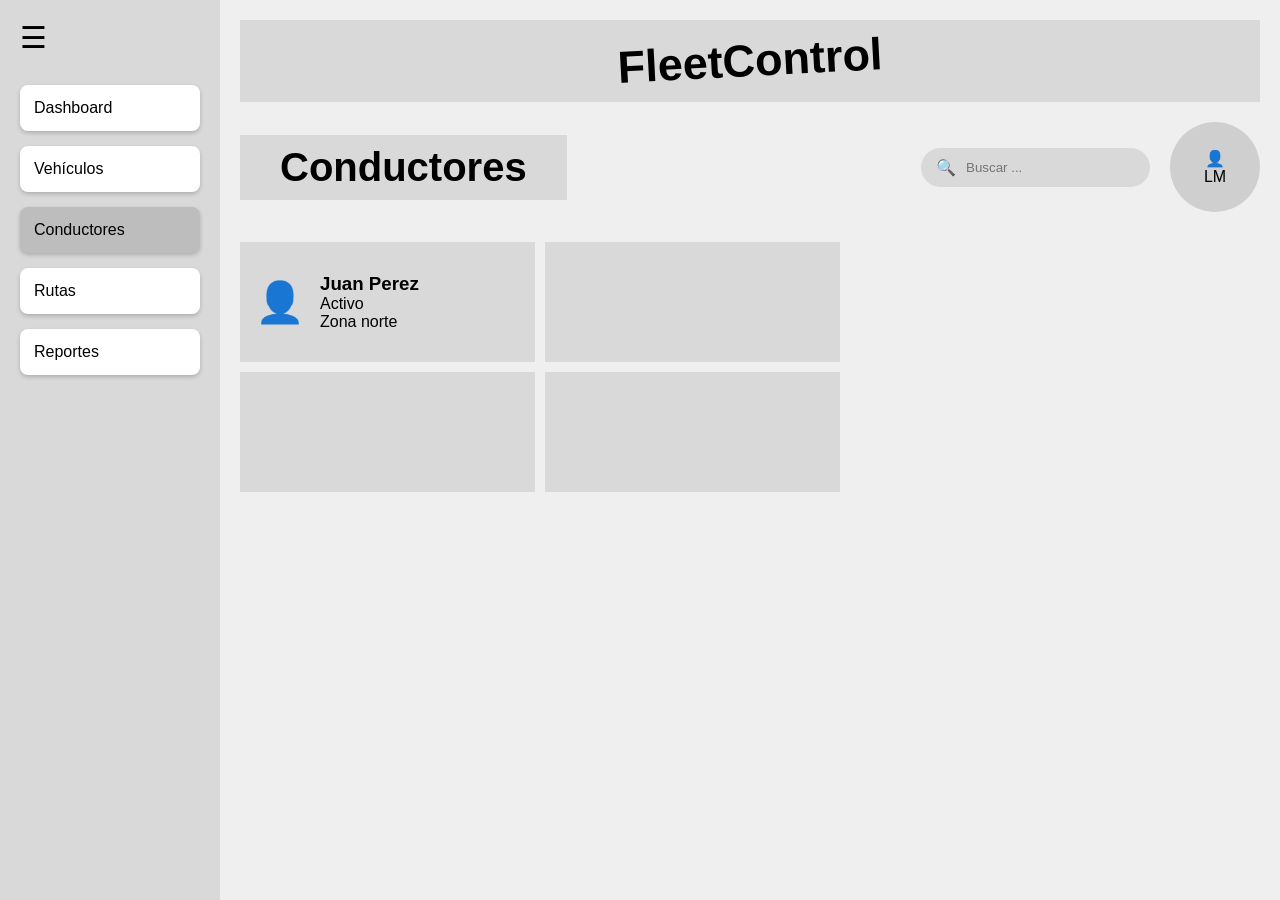
==== conductores.html @ 6384e3ba "Second commit, desarrollo inicial FleetControl" ====
<!DOCTYPE html>
<html lang="es">
<head>
    <meta charset="UTF-8">
    <meta name="viewport" content="width=device-width, initial-scale=1.0">
    <title>Conductores</title>

    <link rel="stylesheet" href="css/styles.css">
</head>

<body>

<div class="container">

    <aside class="sidebar">

        <div class="menu-icon">☰</div>

        <ul class="menu">

            <li>
                <a href="index.html">Dashboard</a>
            </li>

            <li>
                <a href="vehiculos.html">Vehículos</a>
            </li>

            <li class="active">
                <a href="conductores.html">Conductores</a>
            </li>

            <li>
                <a href="rutas.html">Rutas</a>
            </li>

            <li>
                <a href="reportes.html">Reportes</a>
            </li>

        </ul>

    </aside>

    <main class="main-content">

        <header class="header">
            <h1>FleetControl</h1>
        </header>

        <section class="top-bar">

            <h2 class="section-title">Conductores</h2>

            <div class="top-right">

                <div class="search-bar small">
                    <span>🔍</span>
                    <input type="text" placeholder="Buscar ...">
                </div>

                <div class="profile">
                    <div>👤</div>
                    <span>LM</span>
                </div>

            </div>

        </section>

        <section class="conductores-grid">

            <div class="driver-card">

                <div class="driver-icon">👤</div>

                <div>
                    <h3>Juan Perez</h3>
                    <p>Activo</p>
                    <p>Zona norte</p>
                </div>

            </div>

            <div class="empty-card"></div>
            <div class="empty-card"></div>
            <div class="empty-card"></div>

        </section>

    </main>

</div>

</body>
</html>
---- css/styles.css ----
*{
    margin:0;
    padding:0;
    box-sizing:border-box;
    font-family:Arial;
}

body{
    background:#efefef;
}

.container{
    display:flex;
    min-height:100vh;
}

/* SIDEBAR */

.sidebar{
    width:220px;
    background:#d9d9d9;
    padding:20px;
}

.menu-icon{
    font-size:30px;
    margin-bottom:30px;
}

.menu{
    list-style:none;
}

.menu li{
    margin-bottom:15px;
}

.menu li a{
    display:block;
    text-decoration:none;
    background:white;
    color:black;
    padding:14px;
    border-radius:8px;
    box-shadow:0 2px 4px rgba(0,0,0,.2);
}

.active a{
    background:#bdbdbd !important;
}

/* MAIN */

.main-content{
    flex:1;
    padding:20px;
}

/* HEADER */

.header{
    background:#d9d9d9;
    padding:15px;
    text-align:center;
    margin-bottom:20px;
}

.header h1{
    font-size:45px;
    transform:rotate(-3deg);
}

/* TOP BAR */

.top-bar{
    display:flex;
    justify-content:space-between;
    align-items:center;
    margin-bottom:30px;
}

.top-right{
    display:flex;
    align-items:center;
    gap:20px;
}

.section-title{
    background:#d9d9d9;
    padding:10px 40px;
    font-size:40px;
}

/* SEARCH */

.search-bar{
    background:#d9d9d9;
    padding:10px 15px;
    border-radius:30px;
    display:flex;
    align-items:center;
}

.search-bar input{
    border:none;
    outline:none;
    background:transparent;
    margin-left:10px;
}

/* PROFILE */

.profile{
    width:90px;
    height:90px;
    background:#cfcfcf;
    border-radius:50%;
    display:flex;
    flex-direction:column;
    justify-content:center;
    align-items:center;
}

/* DASHBOARD */

.cards{
    display:grid;
    grid-template-columns:1fr 1fr;
    gap:20px;
    margin-bottom:30px;
}

.card{
    background:#d9d9d9;
    height:130px;
    display:flex;
    justify-content:center;
    align-items:center;
    font-size:28px;
}

/* TABLE */

table{
    width:100%;
    border-collapse:collapse;
}

th, td{
    border:1px solid #999;
    padding:15px;
    text-align:center;
}

thead{
    background:#d9d9d9;
}

/* VEHICULOS */

.vehiculos-content{
    display:flex;
    gap:30px;
}

.buttons{
    display:flex;
    flex-direction:column;
    gap:15px;
}

.buttons button{
    padding:15px;
    border:none;
    background:#d9d9d9;
    border-radius:8px;
    cursor:pointer;
}

/* CONDUCTORES */

.conductores-grid{
    display:grid;
    grid-template-columns:1fr 1fr;
    gap:10px;
    max-width:600px;
}

.driver-card,
.empty-card{
    background:#d9d9d9;
    height:120px;
    padding:15px;
}

.driver-card{
    display:flex;
    align-items:center;
    gap:15px;
}

.driver-icon{
    font-size:40px;
}

/* RUTAS */

.rutas-content{
    display:flex;
    gap:30px;
}

.map-box{
    width:500px;
    height:300px;
    background:#d9d9d9;
}

.route-info{
    line-height:2;
}
/* =========================
   VEHICULOS REAL DESIGN
========================= */

.vehiculos-page{
    padding:20px;
    background:#efefef;
    min-height:100vh;
}

/* HEADER */

.vehiculos-header{
    display:flex;
    align-items:center;
    gap:30px;
    margin-bottom:20px;
}

.menu-btn{
    font-size:28px;
    background:#d9d9d9;
    padding:10px 15px;
}

.logo-box{
    flex:1;
    background:#d9d9d9;
    text-align:center;
    padding:10px;
}

.logo-box h1{
    font-size:45px;
    transform:rotate(-3deg);
}

/* TOP */

.vehiculos-top{
    display:flex;
    justify-content:space-between;
    align-items:center;
    margin-bottom:40px;
}

.title-box{
    background:#d9d9d9;
    width:300px;
    padding:10px 30px;
}

.title-box h2{
    font-size:48px;
}

.top-right{
    display:flex;
    align-items:center;
    gap:20px;
}

/* SEARCH */

.search-small{
    background:#d9d9d9;
    display:flex;
    align-items:center;
    padding:10px 15px;
    border-radius:30px;
}

.search-small input{
    border:none;
    outline:none;
    background:transparent;
    margin-left:10px;
}

/* PROFILE */

.profile-circle{
    width:90px;
    height:90px;
    background:#d9d9d9;
    border-radius:50%;
    display:flex;
    flex-direction:column;
    justify-content:center;
    align-items:center;
}

/* CONTENT */

.vehiculos-content-real{
    display:flex;
    gap:30px;
    align-items:flex-start;
}

/* TABLE */

.table-container{
    width:70%;
}

.table-container table{
    width:100%;
    border-collapse:collapse;
    background:white;
}

.table-container th,
.table-container td{
    border:1px solid #999;
    padding:18px;
    text-align:center;
    height:60px;
}

.table-container thead{
    background:#efefef;
}

/* BUTTONS */

.vehiculos-buttons{
    display:flex;
    flex-direction:column;
    gap:15px;
    width:220px;
}

.vehiculos-buttons button{
    background:#d9d9d9;
    border:none;
    padding:15px;
    font-size:22px;
    border-radius:8px;
    cursor:pointer;
}
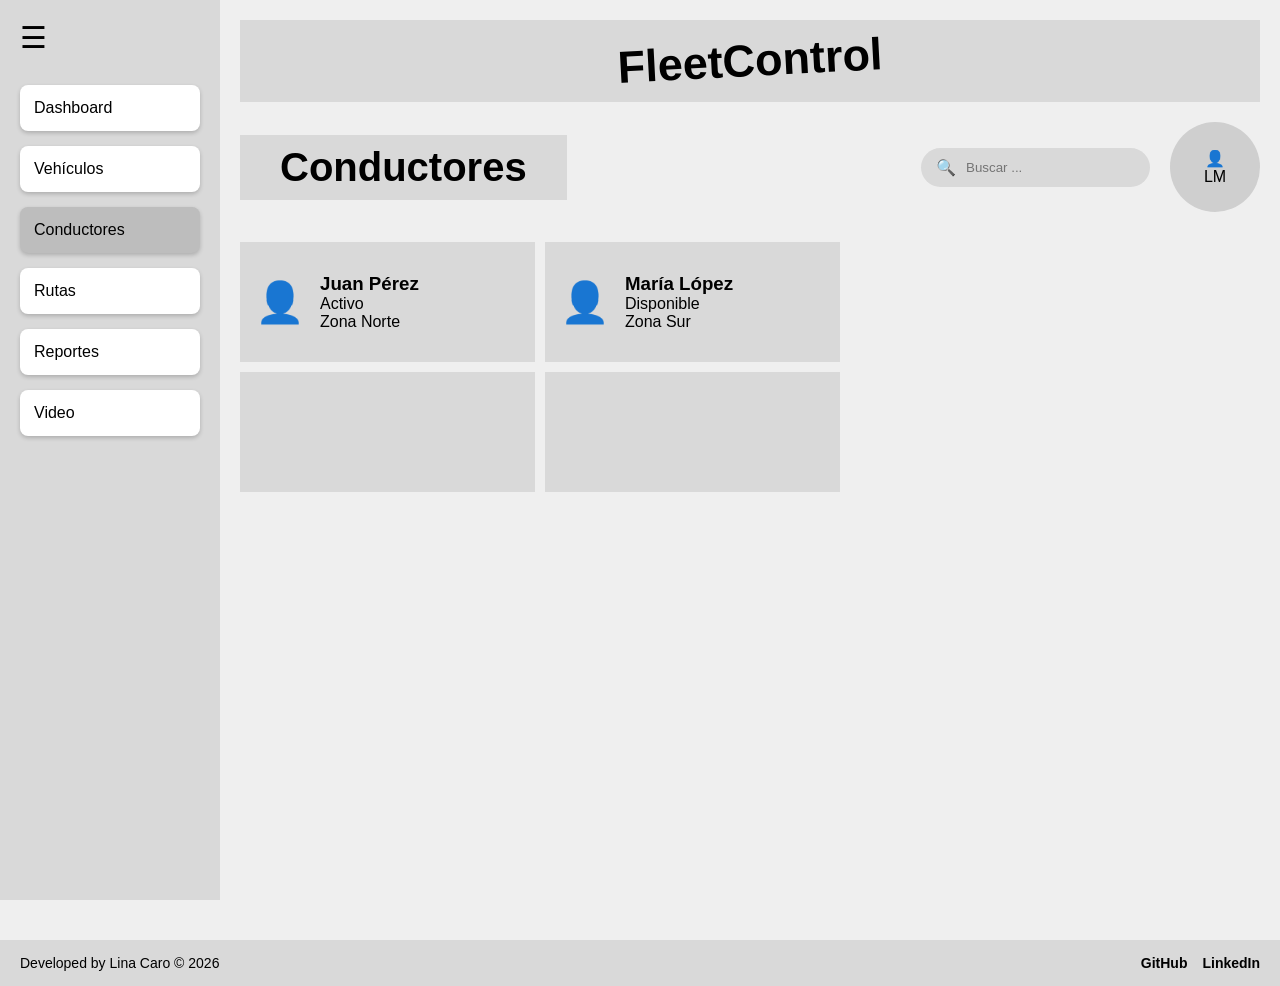
==== commit 40965bdf: "third commit, agregar sección video" ====
--- a/conductores.html
+++ b/conductores.html
@@ -3,7 +3,7 @@
 <head>
     <meta charset="UTF-8">
     <meta name="viewport" content="width=device-width, initial-scale=1.0">
-    <title>Conductores</title>
+    <title>Conductores - FleetControl</title>
 
     <link rel="stylesheet" href="css/styles.css">
 </head>
@@ -12,6 +12,7 @@
 
 <div class="container">
 
+    <!-- SIDEBAR -->
     <aside class="sidebar">
 
         <div class="menu-icon">☰</div>
@@ -38,16 +39,23 @@
                 <a href="reportes.html">Reportes</a>
             </li>
 
+            <li>
+                <a href="video.html">Video</a>
+            </li>
+
         </ul>
 
     </aside>
 
+    <!-- MAIN -->
     <main class="main-content">
 
+        <!-- HEADER -->
         <header class="header">
             <h1>FleetControl</h1>
         </header>
 
+        <!-- TOP BAR -->
         <section class="top-bar">
 
             <h2 class="section-title">Conductores</h2>
@@ -68,6 +76,7 @@
 
         </section>
 
+        <!-- CONTENT -->
         <section class="conductores-grid">
 
             <div class="driver-card">
@@ -75,22 +84,55 @@
                 <div class="driver-icon">👤</div>
 
                 <div>
-                    <h3>Juan Perez</h3>
+                    <h3>Juan Pérez</h3>
                     <p>Activo</p>
-                    <p>Zona norte</p>
+                    <p>Zona Norte</p>
+                </div>
+
+            </div>
+
+            <div class="driver-card">
+
+                <div class="driver-icon">👤</div>
+
+                <div>
+                    <h3>María López</h3>
+                    <p>Disponible</p>
+                    <p>Zona Sur</p>
                 </div>
 
             </div>
 
             <div class="empty-card"></div>
             <div class="empty-card"></div>
-            <div class="empty-card"></div>
 
         </section>
+
 
     </main>
 
 </div>
 
+        <!-- FOOTER -->
+        <footer class="footer">
+
+            <p>
+                Developed by Lina Caro © 2026
+            </p>
+
+            <div class="footer-links">
+
+                <a href="https://github.com/l1n4c4r0" target="_blank">
+                    GitHub
+                </a>
+
+                <a href="https://www.linkedin.com/in/lina-m-caro/" target="_blank">
+                    LinkedIn
+                </a>
+
+            </div>
+
+        </footer>
+
 </body>
 </html>
--- a/css/styles.css
+++ b/css/styles.css
@@ -156,27 +156,6 @@
     background:#d9d9d9;
 }
 
-/* VEHICULOS */
-
-.vehiculos-content{
-    display:flex;
-    gap:30px;
-}
-
-.buttons{
-    display:flex;
-    flex-direction:column;
-    gap:15px;
-}
-
-.buttons button{
-    padding:15px;
-    border:none;
-    background:#d9d9d9;
-    border-radius:8px;
-    cursor:pointer;
-}
-
 /* CONDUCTORES */
 
 .conductores-grid{
@@ -220,7 +199,7 @@
     line-height:2;
 }
 /* =========================
-   VEHICULOS REAL DESIGN
+   VEHICULOS 
 ========================= */
 
 .vehiculos-page{
@@ -359,4 +338,103 @@
     font-size:22px;
     border-radius:8px;
     cursor:pointer;
-}+}
+/* =========================
+   FOOTER
+========================= */
+
+.footer{
+    margin-top:40px;
+    padding:15px 20px;
+    background:#d9d9d9;
+    display:flex;
+    justify-content:space-between;
+    align-items:center;
+    font-size:14px;
+}
+
+.footer-links{
+    display:flex;
+    gap:15px;
+}
+
+.footer-links a{
+    text-decoration:none;
+    color:black;
+    font-weight:bold;
+    transition:.3s;
+}
+
+.footer-links a:hover{
+    color:#555;
+}
+
+.video-section{
+    margin-top:20px;
+}
+
+.video-box{
+    width:100%;
+    max-width:900px;
+    height:500px;
+    background:#d9d9d9;
+    display:flex;
+    justify-content:center;
+    align-items:center;
+}
+
+.video-box iframe{
+    width:100%;
+    height:100%;
+}
+
+/* =========================
+   VIDEO
+========================= */
+.video-section{
+    margin-top:20px;
+}
+
+.video-box{
+    width:100%;
+    max-width:900px;
+    height:500px;
+    background:#d9d9d9;
+    display:flex;
+    justify-content:center;
+    align-items:center;
+}
+
+.video-box iframe{
+    width:100%;
+    height:100%;
+}
+/* =========================
+   FOOTER
+========================= */
+
+.footer{
+    margin-top:40px;
+    padding:15px 20px;
+    background:#d9d9d9;
+    display:flex;
+    justify-content:space-between;
+    align-items:center;
+    font-size:14px;
+}
+
+.footer-links{
+    display:flex;
+    gap:15px;
+}
+
+.footer-links a{
+    text-decoration:none;
+    color:black;
+    font-weight:bold;
+    transition:.3s;
+}
+
+.footer-links a:hover{
+    color:#555;
+}
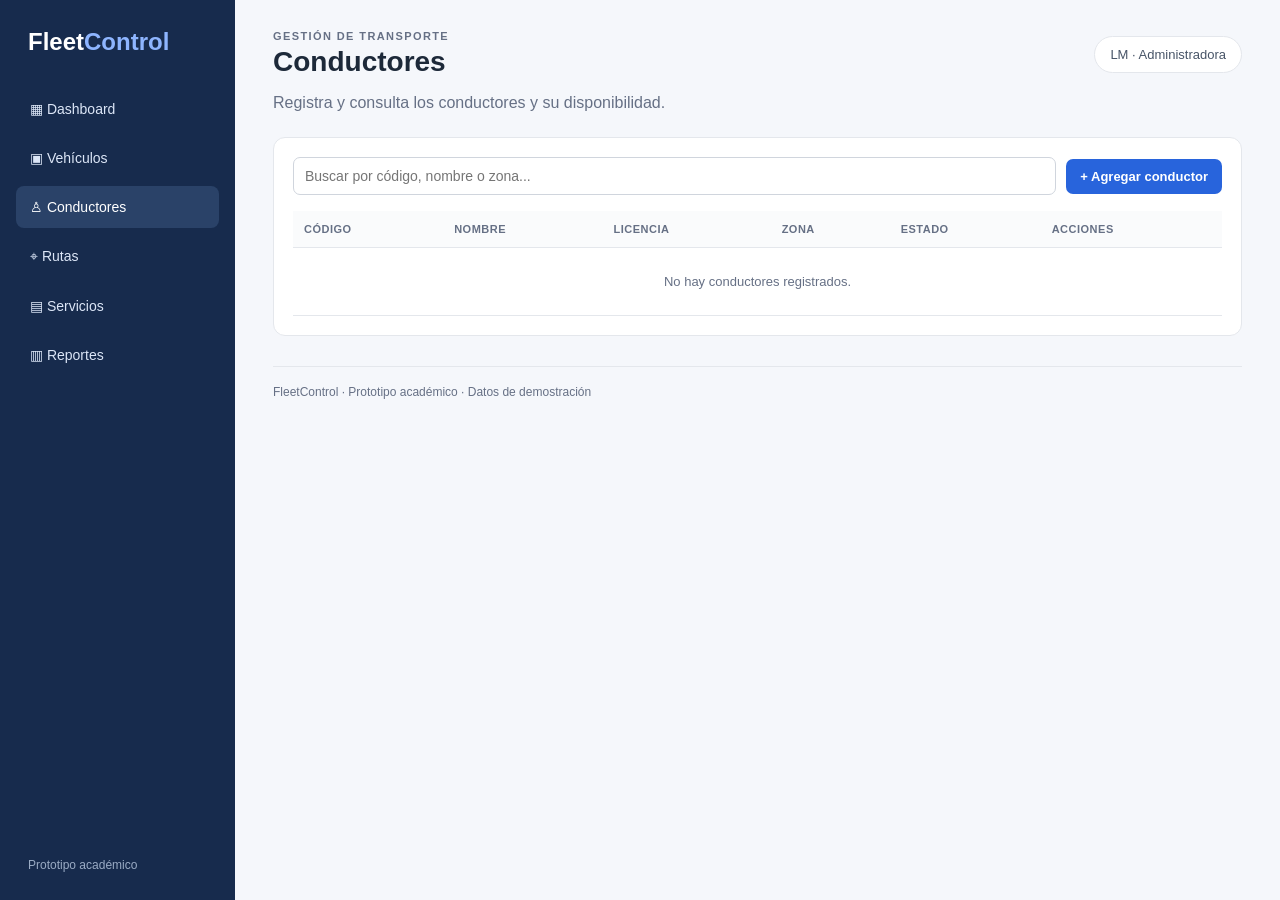
==== commit e74dbb79: "Implementacion funcional de FleetControl" ====
--- a/conductores.html
+++ b/conductores.html
@@ -1,138 +1 @@
-<!DOCTYPE html>
-<html lang="es">
-<head>
-    <meta charset="UTF-8">
-    <meta name="viewport" content="width=device-width, initial-scale=1.0">
-    <title>Conductores - FleetControl</title>
-
-    <link rel="stylesheet" href="css/styles.css">
-</head>
-
-<body>
-
-<div class="container">
-
-    <!-- SIDEBAR -->
-    <aside class="sidebar">
-
-        <div class="menu-icon">☰</div>
-
-        <ul class="menu">
-
-            <li>
-                <a href="index.html">Dashboard</a>
-            </li>
-
-            <li>
-                <a href="vehiculos.html">Vehículos</a>
-            </li>
-
-            <li class="active">
-                <a href="conductores.html">Conductores</a>
-            </li>
-
-            <li>
-                <a href="rutas.html">Rutas</a>
-            </li>
-
-            <li>
-                <a href="reportes.html">Reportes</a>
-            </li>
-
-            <li>
-                <a href="video.html">Video</a>
-            </li>
-
-        </ul>
-
-    </aside>
-
-    <!-- MAIN -->
-    <main class="main-content">
-
-        <!-- HEADER -->
-        <header class="header">
-            <h1>FleetControl</h1>
-        </header>
-
-        <!-- TOP BAR -->
-        <section class="top-bar">
-
-            <h2 class="section-title">Conductores</h2>
-
-            <div class="top-right">
-
-                <div class="search-bar small">
-                    <span>🔍</span>
-                    <input type="text" placeholder="Buscar ...">
-                </div>
-
-                <div class="profile">
-                    <div>👤</div>
-                    <span>LM</span>
-                </div>
-
-            </div>
-
-        </section>
-
-        <!-- CONTENT -->
-        <section class="conductores-grid">
-
-            <div class="driver-card">
-
-                <div class="driver-icon">👤</div>
-
-                <div>
-                    <h3>Juan Pérez</h3>
-                    <p>Activo</p>
-                    <p>Zona Norte</p>
-                </div>
-
-            </div>
-
-            <div class="driver-card">
-
-                <div class="driver-icon">👤</div>
-
-                <div>
-                    <h3>María López</h3>
-                    <p>Disponible</p>
-                    <p>Zona Sur</p>
-                </div>
-
-            </div>
-
-            <div class="empty-card"></div>
-            <div class="empty-card"></div>
-
-        </section>
-
-
-    </main>
-
-</div>
-
-        <!-- FOOTER -->
-        <footer class="footer">
-
-            <p>
-                Developed by Lina Caro © 2026
-            </p>
-
-            <div class="footer-links">
-
-                <a href="https://github.com/l1n4c4r0" target="_blank">
-                    GitHub
-                </a>
-
-                <a href="https://www.linkedin.com/in/lina-m-caro/" target="_blank">
-                    LinkedIn
-                </a>
-
-            </div>
-
-        </footer>
-
-</body>
-</html>+<!DOCTYPE html><html lang="es"><head><meta charset="UTF-8"><meta name="viewport" content="width=device-width, initial-scale=1.0"><title>FleetControl | Conductores</title><link rel="stylesheet" href="css/styles.css"></head><body><div class="layout"><aside class="sidebar"><a class="brand" href="index.html">Fleet<span>Control</span></a><nav><a class="" href="index.html">▦ Dashboard</a><a class="" href="vehiculos.html">▣ Vehículos</a><a class="active" href="conductores.html">♙ Conductores</a><a class="" href="rutas.html">⌖ Rutas</a><a class="" href="servicios.html">▤ Servicios</a><a class="" href="reportes.html">▥ Reportes</a></nav><p class="side-note">Prototipo académico</p></aside><main class="main"><header class="top"><div><p class="eyebrow">GESTIÓN DE TRANSPORTE</p><h1>Conductores</h1></div><span class="user-chip">LM · Administradora</span></header><section id="page-content" data-page="conductores"></section><footer>FleetControl · Prototipo académico · Datos de demostración</footer></main></div><script src="js/script.js"></script></body></html>
--- a/css/styles.css
+++ b/css/styles.css
@@ -1,440 +1,2 @@
-*{
-    margin:0;
-    padding:0;
-    box-sizing:border-box;
-    font-family:Arial;
-}
-
-body{
-    background:#efefef;
-}
-
-.container{
-    display:flex;
-    min-height:100vh;
-}
-
-/* SIDEBAR */
-
-.sidebar{
-    width:220px;
-    background:#d9d9d9;
-    padding:20px;
-}
-
-.menu-icon{
-    font-size:30px;
-    margin-bottom:30px;
-}
-
-.menu{
-    list-style:none;
-}
-
-.menu li{
-    margin-bottom:15px;
-}
-
-.menu li a{
-    display:block;
-    text-decoration:none;
-    background:white;
-    color:black;
-    padding:14px;
-    border-radius:8px;
-    box-shadow:0 2px 4px rgba(0,0,0,.2);
-}
-
-.active a{
-    background:#bdbdbd !important;
-}
-
-/* MAIN */
-
-.main-content{
-    flex:1;
-    padding:20px;
-}
-
-/* HEADER */
-
-.header{
-    background:#d9d9d9;
-    padding:15px;
-    text-align:center;
-    margin-bottom:20px;
-}
-
-.header h1{
-    font-size:45px;
-    transform:rotate(-3deg);
-}
-
-/* TOP BAR */
-
-.top-bar{
-    display:flex;
-    justify-content:space-between;
-    align-items:center;
-    margin-bottom:30px;
-}
-
-.top-right{
-    display:flex;
-    align-items:center;
-    gap:20px;
-}
-
-.section-title{
-    background:#d9d9d9;
-    padding:10px 40px;
-    font-size:40px;
-}
-
-/* SEARCH */
-
-.search-bar{
-    background:#d9d9d9;
-    padding:10px 15px;
-    border-radius:30px;
-    display:flex;
-    align-items:center;
-}
-
-.search-bar input{
-    border:none;
-    outline:none;
-    background:transparent;
-    margin-left:10px;
-}
-
-/* PROFILE */
-
-.profile{
-    width:90px;
-    height:90px;
-    background:#cfcfcf;
-    border-radius:50%;
-    display:flex;
-    flex-direction:column;
-    justify-content:center;
-    align-items:center;
-}
-
-/* DASHBOARD */
-
-.cards{
-    display:grid;
-    grid-template-columns:1fr 1fr;
-    gap:20px;
-    margin-bottom:30px;
-}
-
-.card{
-    background:#d9d9d9;
-    height:130px;
-    display:flex;
-    justify-content:center;
-    align-items:center;
-    font-size:28px;
-}
-
-/* TABLE */
-
-table{
-    width:100%;
-    border-collapse:collapse;
-}
-
-th, td{
-    border:1px solid #999;
-    padding:15px;
-    text-align:center;
-}
-
-thead{
-    background:#d9d9d9;
-}
-
-/* CONDUCTORES */
-
-.conductores-grid{
-    display:grid;
-    grid-template-columns:1fr 1fr;
-    gap:10px;
-    max-width:600px;
-}
-
-.driver-card,
-.empty-card{
-    background:#d9d9d9;
-    height:120px;
-    padding:15px;
-}
-
-.driver-card{
-    display:flex;
-    align-items:center;
-    gap:15px;
-}
-
-.driver-icon{
-    font-size:40px;
-}
-
-/* RUTAS */
-
-.rutas-content{
-    display:flex;
-    gap:30px;
-}
-
-.map-box{
-    width:500px;
-    height:300px;
-    background:#d9d9d9;
-}
-
-.route-info{
-    line-height:2;
-}
-/* =========================
-   VEHICULOS 
-========================= */
-
-.vehiculos-page{
-    padding:20px;
-    background:#efefef;
-    min-height:100vh;
-}
-
-/* HEADER */
-
-.vehiculos-header{
-    display:flex;
-    align-items:center;
-    gap:30px;
-    margin-bottom:20px;
-}
-
-.menu-btn{
-    font-size:28px;
-    background:#d9d9d9;
-    padding:10px 15px;
-}
-
-.logo-box{
-    flex:1;
-    background:#d9d9d9;
-    text-align:center;
-    padding:10px;
-}
-
-.logo-box h1{
-    font-size:45px;
-    transform:rotate(-3deg);
-}
-
-/* TOP */
-
-.vehiculos-top{
-    display:flex;
-    justify-content:space-between;
-    align-items:center;
-    margin-bottom:40px;
-}
-
-.title-box{
-    background:#d9d9d9;
-    width:300px;
-    padding:10px 30px;
-}
-
-.title-box h2{
-    font-size:48px;
-}
-
-.top-right{
-    display:flex;
-    align-items:center;
-    gap:20px;
-}
-
-/* SEARCH */
-
-.search-small{
-    background:#d9d9d9;
-    display:flex;
-    align-items:center;
-    padding:10px 15px;
-    border-radius:30px;
-}
-
-.search-small input{
-    border:none;
-    outline:none;
-    background:transparent;
-    margin-left:10px;
-}
-
-/* PROFILE */
-
-.profile-circle{
-    width:90px;
-    height:90px;
-    background:#d9d9d9;
-    border-radius:50%;
-    display:flex;
-    flex-direction:column;
-    justify-content:center;
-    align-items:center;
-}
-
-/* CONTENT */
-
-.vehiculos-content-real{
-    display:flex;
-    gap:30px;
-    align-items:flex-start;
-}
-
-/* TABLE */
-
-.table-container{
-    width:70%;
-}
-
-.table-container table{
-    width:100%;
-    border-collapse:collapse;
-    background:white;
-}
-
-.table-container th,
-.table-container td{
-    border:1px solid #999;
-    padding:18px;
-    text-align:center;
-    height:60px;
-}
-
-.table-container thead{
-    background:#efefef;
-}
-
-/* BUTTONS */
-
-.vehiculos-buttons{
-    display:flex;
-    flex-direction:column;
-    gap:15px;
-    width:220px;
-}
-
-.vehiculos-buttons button{
-    background:#d9d9d9;
-    border:none;
-    padding:15px;
-    font-size:22px;
-    border-radius:8px;
-    cursor:pointer;
-}
-/* =========================
-   FOOTER
-========================= */
-
-.footer{
-    margin-top:40px;
-    padding:15px 20px;
-    background:#d9d9d9;
-    display:flex;
-    justify-content:space-between;
-    align-items:center;
-    font-size:14px;
-}
-
-.footer-links{
-    display:flex;
-    gap:15px;
-}
-
-.footer-links a{
-    text-decoration:none;
-    color:black;
-    font-weight:bold;
-    transition:.3s;
-}
-
-.footer-links a:hover{
-    color:#555;
-}
-
-.video-section{
-    margin-top:20px;
-}
-
-.video-box{
-    width:100%;
-    max-width:900px;
-    height:500px;
-    background:#d9d9d9;
-    display:flex;
-    justify-content:center;
-    align-items:center;
-}
-
-.video-box iframe{
-    width:100%;
-    height:100%;
-}
-
-/* =========================
-   VIDEO
-========================= */
-.video-section{
-    margin-top:20px;
-}
-
-.video-box{
-    width:100%;
-    max-width:900px;
-    height:500px;
-    background:#d9d9d9;
-    display:flex;
-    justify-content:center;
-    align-items:center;
-}
-
-.video-box iframe{
-    width:100%;
-    height:100%;
-}
-/* =========================
-   FOOTER
-========================= */
-
-.footer{
-    margin-top:40px;
-    padding:15px 20px;
-    background:#d9d9d9;
-    display:flex;
-    justify-content:space-between;
-    align-items:center;
-    font-size:14px;
-}
-
-.footer-links{
-    display:flex;
-    gap:15px;
-}
-
-.footer-links a{
-    text-decoration:none;
-    color:black;
-    font-weight:bold;
-    transition:.3s;
-}
-
-.footer-links a:hover{
-    color:#555;
-}
+:root{--navy:#172b4d;--blue:#2864dc;--pale:#edf3ff;--ink:#1d2939;--muted:#667085;--line:#e4e7ec;--bg:#f5f7fb;--white:#fff;--green:#16845b;--red:#c43232;--amber:#a15c07}*{box-sizing:border-box}body{margin:0;font-family:Arial,Helvetica,sans-serif;background:var(--bg);color:var(--ink)}.layout{min-height:100vh;display:flex}.sidebar{width:235px;background:var(--navy);color:#fff;padding:28px 16px;display:flex;flex-direction:column;flex-shrink:0}.brand{font-size:24px;font-weight:800;color:white;text-decoration:none;padding:0 12px 32px}.brand span{color:#8eb5ff}.sidebar nav{display:grid;gap:7px}.sidebar nav a{padding:13px 14px;color:#dce6f7;text-decoration:none;border-radius:8px;font-size:14px}.sidebar nav a:hover,.sidebar nav a.active{background:#2a4268;color:white}.side-note{margin:auto 12px 0;color:#9aabc4;font-size:12px}.main{flex:1;padding:30px 38px;min-width:0}.top{display:flex;align-items:center;justify-content:space-between;margin-bottom:28px}.top h1{margin:4px 0 0;font-size:28px}.eyebrow{font-size:11px;letter-spacing:1.4px;color:var(--muted);font-weight:bold;margin:0}.user-chip{background:white;border:1px solid var(--line);border-radius:30px;padding:10px 15px;font-size:13px;color:#475467}.intro{color:var(--muted);margin:-15px 0 22px;line-height:1.5}.stats{display:grid;grid-template-columns:repeat(4,minmax(0,1fr));gap:16px;margin-bottom:22px}.stat,.panel,.form-panel{background:white;border:1px solid var(--line);border-radius:12px;padding:19px}.stat small{display:block;color:var(--muted);font-size:13px}.stat strong{display:block;font-size:29px;margin-top:10px}.panel{margin-bottom:18px}.panel-head{display:flex;align-items:center;justify-content:space-between;gap:12px;margin-bottom:15px}.panel h2,.form-panel h2{font-size:17px;margin:0}.toolbar{display:flex;flex-wrap:wrap;gap:10px;align-items:center;margin-bottom:16px}.search{min-width:220px;flex:1}.field,select,textarea{width:100%;border:1px solid #d0d5dd;border-radius:7px;padding:10px 11px;font:inherit;font-size:14px;background:#fff;color:var(--ink)}.field:focus,select:focus,textarea:focus{outline:2px solid #c8d9ff;border-color:var(--blue)}.btn{border:0;border-radius:7px;padding:10px 14px;font-weight:600;font-size:13px;cursor:pointer;background:var(--blue);color:#fff}.btn:hover{filter:brightness(.95)}.btn.secondary{background:#eaf0fb;color:#244c91}.btn.danger{background:#fff0f0;color:var(--red)}.btn.ghost{background:#f2f4f7;color:#344054}.table-wrap{overflow-x:auto}table{border-collapse:collapse;width:100%;min-width:650px}th,td{text-align:left;padding:12px 11px;border-bottom:1px solid var(--line);font-size:13px}th{color:#667085;font-size:11px;text-transform:uppercase;letter-spacing:.5px;background:#fafbfc}tbody tr:hover{background:#fafcff}.empty{text-align:center;color:var(--muted);padding:26px}.status{display:inline-block;padding:5px 9px;border-radius:20px;font-size:11px;font-weight:bold;background:#eef2f6;color:#475467}.status.Disponible,.status.Activo,.status.Finalizado{background:#e8f7ef;color:var(--green)}.status.Mantenimiento,.status.Programado{background:#fff4e5;color:var(--amber)}.status.En.curso{background:#eaf1ff;color:#2458b8}.status.Fuera.de.servicio,.status.Cancelado,.status.No.disponible{background:#fff0f0;color:var(--red)}.form-panel{margin-bottom:18px}.form-grid{display:grid;grid-template-columns:repeat(2,minmax(0,1fr));gap:14px;margin-top:16px}.form-group label{display:block;font-size:12px;font-weight:700;margin-bottom:6px;color:#475467}.form-group.full{grid-column:1/-1}.form-actions{display:flex;gap:8px;margin-top:16px}.hint{font-size:12px;color:var(--muted);margin:12px 0 0;line-height:1.5}.actions{display:flex;gap:6px}.actions .btn{padding:7px 9px}.notice{padding:12px 14px;border-radius:8px;background:#eef4ff;color:#234b8e;font-size:13px;margin-bottom:16px}.filters{display:flex;gap:10px;flex-wrap:wrap}.filters select{max-width:220px}.two-col{display:grid;grid-template-columns:1fr 1fr;gap:18px}footer{margin-top:30px;padding:18px 0;border-top:1px solid var(--line);font-size:12px;color:var(--muted)}@media(max-width:900px){.stats{grid-template-columns:repeat(2,minmax(0,1fr))}.main{padding:24px}}@media(max-width:650px){.layout{display:block}.sidebar{width:100%;padding:14px}.brand{padding:0 8px 14px}.sidebar nav{display:flex;overflow-x:auto}.sidebar nav a{white-space:nowrap;padding:10px}.side-note{display:none}.main{padding:18px}.top{align-items:flex-start}.top h1{font-size:23px}.user-chip{font-size:11px}.form-grid,.two-col{grid-template-columns:1fr}.form-group.full{grid-column:auto}.stats{gap:9px}.stat{padding:14px}.stat strong{font-size:23px}}
+.status-disponible,.status-activo,.status-finalizado{background:#e8f7ef;color:var(--green)}.status-mantenimiento,.status-programado{background:#fff4e5;color:var(--amber)}.status-en-curso{background:#eaf1ff;color:#2458b8}.status-fuera-de-servicio,.status-cancelado,.status-no-disponible{background:#fff0f0;color:var(--red)}
